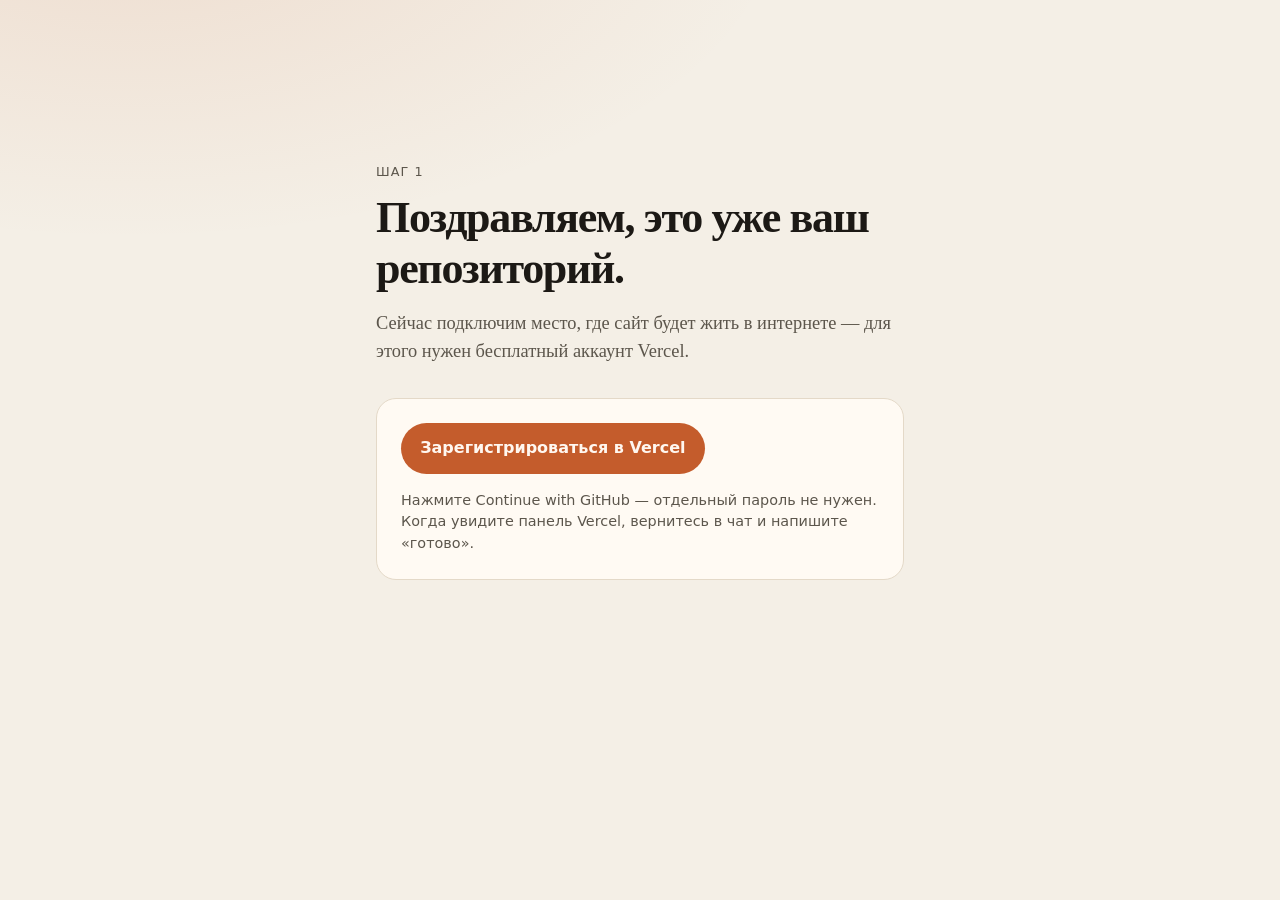
==== .agents/skills/ai-start/assets/index.html @ a711c362 "Add a local HTML guide that sends beginners to Vercel. The skill opens a page instead of explaining " ====
<!DOCTYPE html>
<html lang="ru">
<head>
  <meta charset="utf-8">
  <meta name="viewport" content="width=device-width, initial-scale=1">
  <title>Первый проект</title>
  <style>
    :root {
      --bg: #f4efe6;
      --ink: #1c1915;
      --muted: #5c564c;
      --card: #fffaf3;
      --line: #e4d9c8;
      --ember: #c45c2c;
      --ember-ink: #fff7f0;
    }
    @media (prefers-color-scheme: dark) {
      :root {
        --bg: #1a1714;
        --ink: #f3ece3;
        --muted: #b5aa9c;
        --card: #241f1a;
        --line: #3a332b;
        --ember: #e07a45;
        --ember-ink: #1a1714;
      }
    }
    * { box-sizing: border-box; }
    html, body { margin: 0; min-height: 100%; }
    body {
      font-family: "Iowan Old Style", "Palatino Linotype", Palatino, Georgia, serif;
      background:
        radial-gradient(1200px 600px at 10% -10%, rgba(196, 92, 44, 0.12), transparent 55%),
        var(--bg);
      color: var(--ink);
      line-height: 1.5;
    }
    main {
      max-width: 36rem;
      margin: 0 auto;
      padding: 18vh 1.5rem 3rem;
    }
    .step {
      font-family: ui-sans-serif, system-ui, sans-serif;
      font-size: 0.8rem;
      letter-spacing: 0.08em;
      text-transform: uppercase;
      color: var(--muted);
      margin: 0 0 0.75rem;
    }
    h1 {
      font-size: clamp(2rem, 6vw, 2.75rem);
      font-weight: 600;
      letter-spacing: -0.03em;
      line-height: 1.15;
      margin: 0 0 1rem;
    }
    p {
      font-size: 1.15rem;
      color: var(--muted);
      margin: 0 0 2rem;
    }
    .card {
      background: var(--card);
      border: 1px solid var(--line);
      border-radius: 1.25rem;
      padding: 1.5rem;
    }
    a.button {
      display: inline-block;
      font-family: ui-sans-serif, system-ui, sans-serif;
      font-weight: 600;
      font-size: 1rem;
      color: var(--ember-ink);
      background: var(--ember);
      text-decoration: none;
      padding: 0.85rem 1.2rem;
      border-radius: 999px;
    }
    a.button:hover { filter: brightness(1.06); }
    .hint {
      font-family: ui-sans-serif, system-ui, sans-serif;
      font-size: 0.9rem;
      color: var(--muted);
      margin: 1rem 0 0;
    }
  </style>
</head>
<body>
  <main>
    <p class="step">Шаг 1</p>
    <h1>Поздравляем, это уже ваш репозиторий.</h1>
    <p>Сейчас подключим место, где сайт будет жить в интернете — для этого нужен бесплатный аккаунт Vercel.</p>
    <div class="card">
      <a class="button" href="https://vercel.com/signup" target="_blank" rel="noopener">Зарегистрироваться в Vercel</a>
      <p class="hint">Нажмите Continue with GitHub — отдельный пароль не нужен. Когда увидите панель Vercel, вернитесь в чат и напишите «готово».</p>
    </div>
  </main>
</body>
</html>
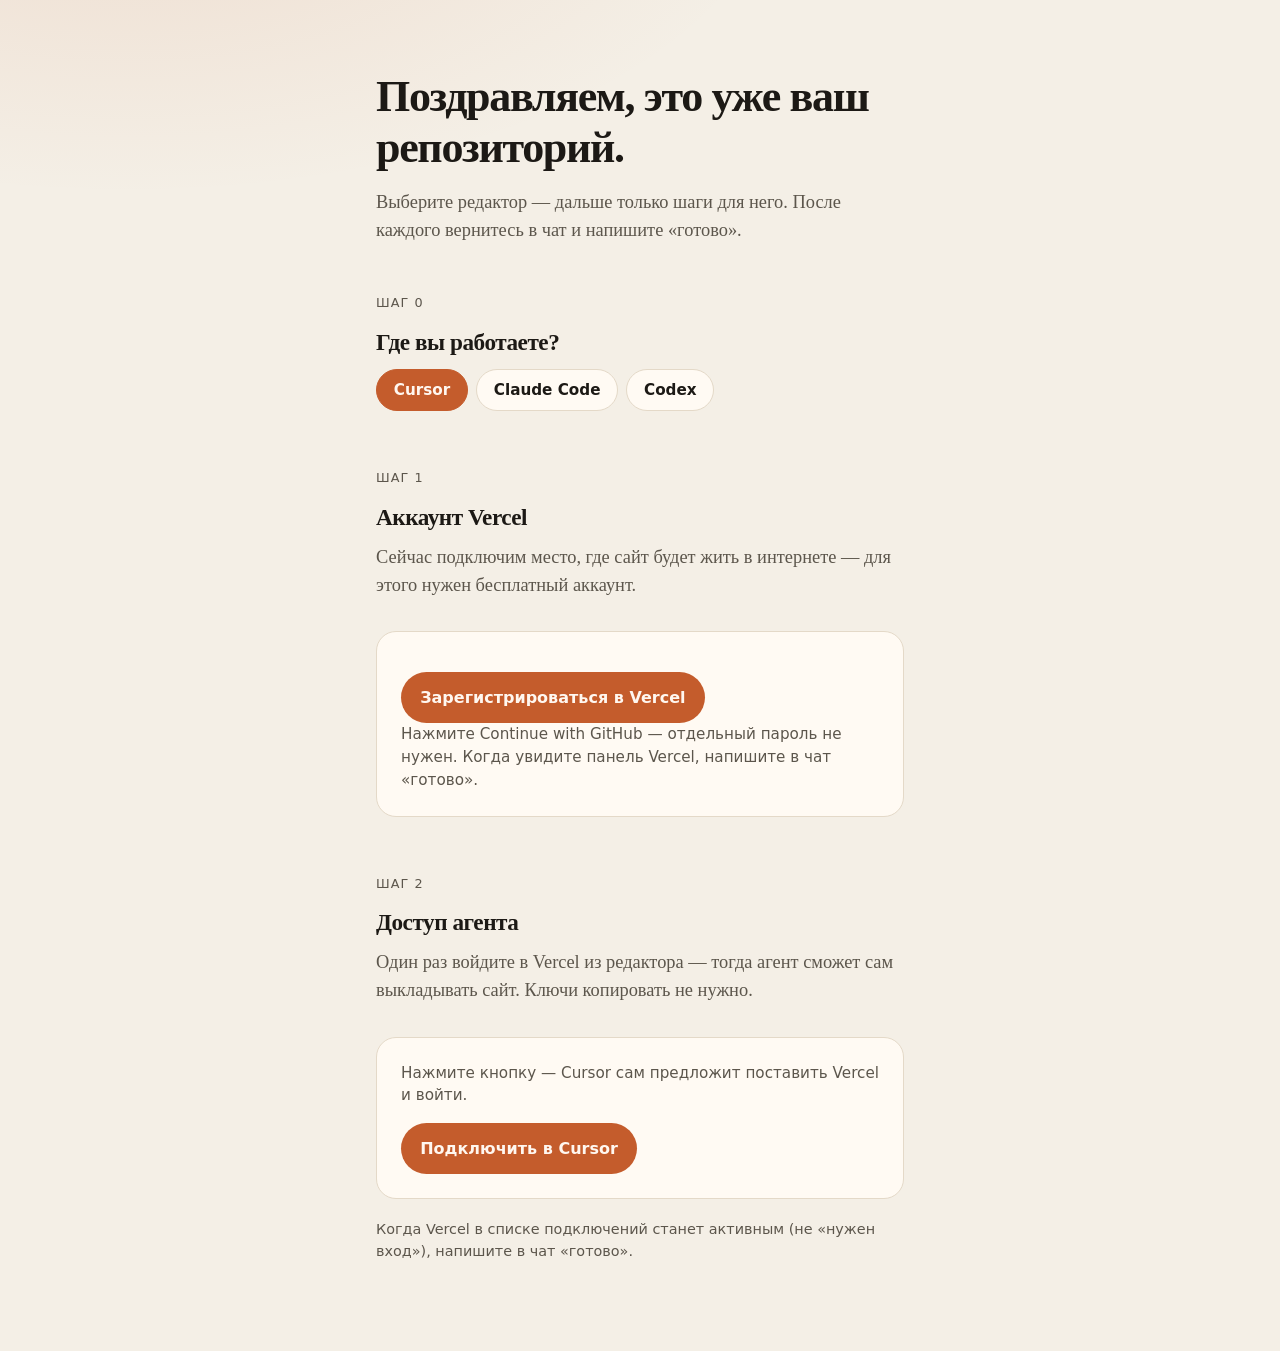
==== commit c16ee3a1: "Add Vercel MCP onboarding on one editor-specific guide page. Pick Cursor, Claude, or Codex first, th" ====
--- a/.agents/skills/ai-start/assets/index.html
+++ b/.agents/skills/ai-start/assets/index.html
@@ -4,97 +4,51 @@
   <meta charset="utf-8">
   <meta name="viewport" content="width=device-width, initial-scale=1">
   <title>Первый проект</title>
-  <style>
-    :root {
-      --bg: #f4efe6;
-      --ink: #1c1915;
-      --muted: #5c564c;
-      --card: #fffaf3;
-      --line: #e4d9c8;
-      --ember: #c45c2c;
-      --ember-ink: #fff7f0;
-    }
-    @media (prefers-color-scheme: dark) {
-      :root {
-        --bg: #1a1714;
-        --ink: #f3ece3;
-        --muted: #b5aa9c;
-        --card: #241f1a;
-        --line: #3a332b;
-        --ember: #e07a45;
-        --ember-ink: #1a1714;
-      }
-    }
-    * { box-sizing: border-box; }
-    html, body { margin: 0; min-height: 100%; }
-    body {
-      font-family: "Iowan Old Style", "Palatino Linotype", Palatino, Georgia, serif;
-      background:
-        radial-gradient(1200px 600px at 10% -10%, rgba(196, 92, 44, 0.12), transparent 55%),
-        var(--bg);
-      color: var(--ink);
-      line-height: 1.5;
-    }
-    main {
-      max-width: 36rem;
-      margin: 0 auto;
-      padding: 18vh 1.5rem 3rem;
-    }
-    .step {
-      font-family: ui-sans-serif, system-ui, sans-serif;
-      font-size: 0.8rem;
-      letter-spacing: 0.08em;
-      text-transform: uppercase;
-      color: var(--muted);
-      margin: 0 0 0.75rem;
-    }
-    h1 {
-      font-size: clamp(2rem, 6vw, 2.75rem);
-      font-weight: 600;
-      letter-spacing: -0.03em;
-      line-height: 1.15;
-      margin: 0 0 1rem;
-    }
-    p {
-      font-size: 1.15rem;
-      color: var(--muted);
-      margin: 0 0 2rem;
-    }
-    .card {
-      background: var(--card);
-      border: 1px solid var(--line);
-      border-radius: 1.25rem;
-      padding: 1.5rem;
-    }
-    a.button {
-      display: inline-block;
-      font-family: ui-sans-serif, system-ui, sans-serif;
-      font-weight: 600;
-      font-size: 1rem;
-      color: var(--ember-ink);
-      background: var(--ember);
-      text-decoration: none;
-      padding: 0.85rem 1.2rem;
-      border-radius: 999px;
-    }
-    a.button:hover { filter: brightness(1.06); }
-    .hint {
-      font-family: ui-sans-serif, system-ui, sans-serif;
-      font-size: 0.9rem;
-      color: var(--muted);
-      margin: 1rem 0 0;
-    }
-  </style>
+  <link rel="stylesheet" href="guide.css">
 </head>
-<body>
+<body data-editor="cursor">
   <main>
-    <p class="step">Шаг 1</p>
     <h1>Поздравляем, это уже ваш репозиторий.</h1>
-    <p>Сейчас подключим место, где сайт будет жить в интернете — для этого нужен бесплатный аккаунт Vercel.</p>
-    <div class="card">
-      <a class="button" href="https://vercel.com/signup" target="_blank" rel="noopener">Зарегистрироваться в Vercel</a>
-      <p class="hint">Нажмите Continue with GitHub — отдельный пароль не нужен. Когда увидите панель Vercel, вернитесь в чат и напишите «готово».</p>
-    </div>
+    <p class="lead">Выберите редактор — дальше только шаги для него. После каждого вернитесь в чат и напишите «готово».</p>
+
+    <section id="step-0">
+      <p class="step">Шаг 0</p>
+      <h2>Где вы работаете?</h2>
+      <div class="editors" role="group" aria-label="Редактор">
+        <button type="button" class="editor-btn is-selected" data-editor="cursor" aria-pressed="true">Cursor</button>
+        <button type="button" class="editor-btn" data-editor="claude" aria-pressed="false">Claude Code</button>
+        <button type="button" class="editor-btn" data-editor="codex" aria-pressed="false">Codex</button>
+      </div>
+    </section>
+
+    <section id="step-1">
+      <p class="step">Шаг 1</p>
+      <h2>Аккаунт Vercel</h2>
+      <p class="lead">Сейчас подключим место, где сайт будет жить в интернете — для этого нужен бесплатный аккаунт.</p>
+      <div class="card">
+        <a class="button" href="https://vercel.com/signup" target="_blank" rel="noopener">Зарегистрироваться в Vercel</a>
+        <p class="hint">Нажмите Continue with GitHub — отдельный пароль не нужен. Когда увидите панель Vercel, напишите в чат «готово».</p>
+      </div>
+    </section>
+
+    <section id="step-2">
+      <p class="step">Шаг 2</p>
+      <h2>Доступ агента</h2>
+      <p class="lead">Один раз войдите в Vercel из редактора — тогда агент сможет сам выкладывать сайт. Ключи копировать не нужно.</p>
+
+      <div class="card" data-for="cursor">
+        <p>Нажмите кнопку — Cursor сам предложит поставить Vercel и войти.</p>
+        <a class="button" href="cursor://anysphere.cursor-deeplink/mcp/install?name=vercel&config=eyJ1cmwiOiJodHRwczovL21jcC52ZXJjZWwuY29tIn0=">Подключить в Cursor</a>
+      </div>
+      <div class="card" data-for="claude">
+        <p>В чате Claude напишите <code>/mcp</code>, выберите Vercel и Authenticate — откроется браузер.</p>
+      </div>
+      <div class="card" data-for="codex">
+        <p>В чате Codex напишите <code>/mcp</code> и подключите Vercel. Если браузер открылся сам — просто разрешите доступ.</p>
+      </div>
+      <p class="hint">Когда Vercel в списке подключений станет активным (не «нужен вход»), напишите в чат «готово».</p>
+    </section>
   </main>
+  <script src="guide.js"></script>
 </body>
 </html>
--- a/.agents/skills/ai-start/assets/guide.css
+++ b/.agents/skills/ai-start/assets/guide.css
@@ -0,0 +1,134 @@
+:root {
+  --bg: #f4efe6;
+  --ink: #1c1915;
+  --muted: #5c564c;
+  --card: #fffaf3;
+  --line: #e4d9c8;
+  --ember: #c45c2c;
+  --ember-ink: #fff7f0;
+}
+@media (prefers-color-scheme: dark) {
+  :root {
+    --bg: #1a1714;
+    --ink: #f3ece3;
+    --muted: #b5aa9c;
+    --card: #241f1a;
+    --line: #3a332b;
+    --ember: #e07a45;
+    --ember-ink: #1a1714;
+  }
+}
+* { box-sizing: border-box; }
+html, body { margin: 0; min-height: 100%; }
+body {
+  font-family: "Iowan Old Style", "Palatino Linotype", Palatino, Georgia, serif;
+  background:
+    radial-gradient(1200px 600px at 10% -10%, rgba(196, 92, 44, 0.12), transparent 55%),
+    var(--bg);
+  color: var(--ink);
+  line-height: 1.5;
+}
+main {
+  max-width: 36rem;
+  margin: 0 auto;
+  padding: 8vh 1.5rem 3rem;
+}
+section {
+  margin: 0 0 2.5rem;
+  padding: 1rem 0 0;
+  border-top: 1px solid transparent;
+}
+section:target {
+  border-top-color: var(--ember);
+}
+section h2 {
+  font-size: 1.45rem;
+  font-weight: 600;
+  letter-spacing: -0.02em;
+  margin: 0 0 0.6rem;
+}
+.card h3 {
+  font-family: ui-sans-serif, system-ui, sans-serif;
+  font-size: 0.95rem;
+  font-weight: 650;
+  margin: 0 0 0.5rem;
+}
+.step {
+  font-family: ui-sans-serif, system-ui, sans-serif;
+  font-size: 0.8rem;
+  letter-spacing: 0.08em;
+  text-transform: uppercase;
+  color: var(--muted);
+  margin: 0 0 0.75rem;
+}
+h1 {
+  font-size: clamp(2rem, 6vw, 2.75rem);
+  font-weight: 600;
+  letter-spacing: -0.03em;
+  line-height: 1.15;
+  margin: 0 0 1rem;
+}
+.lead {
+  font-size: 1.15rem;
+  color: var(--muted);
+  margin: 0 0 2rem;
+}
+.card {
+  background: var(--card);
+  border: 1px solid var(--line);
+  border-radius: 1.25rem;
+  padding: 1.5rem;
+  margin: 0 0 0.75rem;
+}
+.card p {
+  font-family: ui-sans-serif, system-ui, sans-serif;
+  font-size: 0.95rem;
+  color: var(--muted);
+  margin: 0;
+}
+a.button {
+  display: inline-block;
+  font-family: ui-sans-serif, system-ui, sans-serif;
+  font-weight: 600;
+  font-size: 1rem;
+  color: var(--ember-ink);
+  background: var(--ember);
+  text-decoration: none;
+  padding: 0.85rem 1.2rem;
+  border-radius: 999px;
+  margin-top: 1rem;
+}
+a.button:hover { filter: brightness(1.06); }
+.hint {
+  font-family: ui-sans-serif, system-ui, sans-serif;
+  font-size: 0.9rem;
+  color: var(--muted);
+  margin: 1.25rem 0 0;
+}
+.editors {
+  display: flex;
+  flex-wrap: wrap;
+  gap: 0.5rem;
+}
+.editor-btn {
+  font-family: ui-sans-serif, system-ui, sans-serif;
+  font-size: 0.95rem;
+  font-weight: 600;
+  color: var(--ink);
+  background: var(--card);
+  border: 1px solid var(--line);
+  border-radius: 999px;
+  padding: 0.7rem 1.05rem;
+  cursor: pointer;
+}
+.editor-btn.is-selected {
+  color: var(--ember-ink);
+  background: var(--ember);
+  border-color: var(--ember);
+}
+[data-for] { display: none; }
+body[data-editor="cursor"] [data-for="cursor"],
+body[data-editor="claude"] [data-for="claude"],
+body[data-editor="codex"] [data-for="codex"] {
+  display: block;
+}
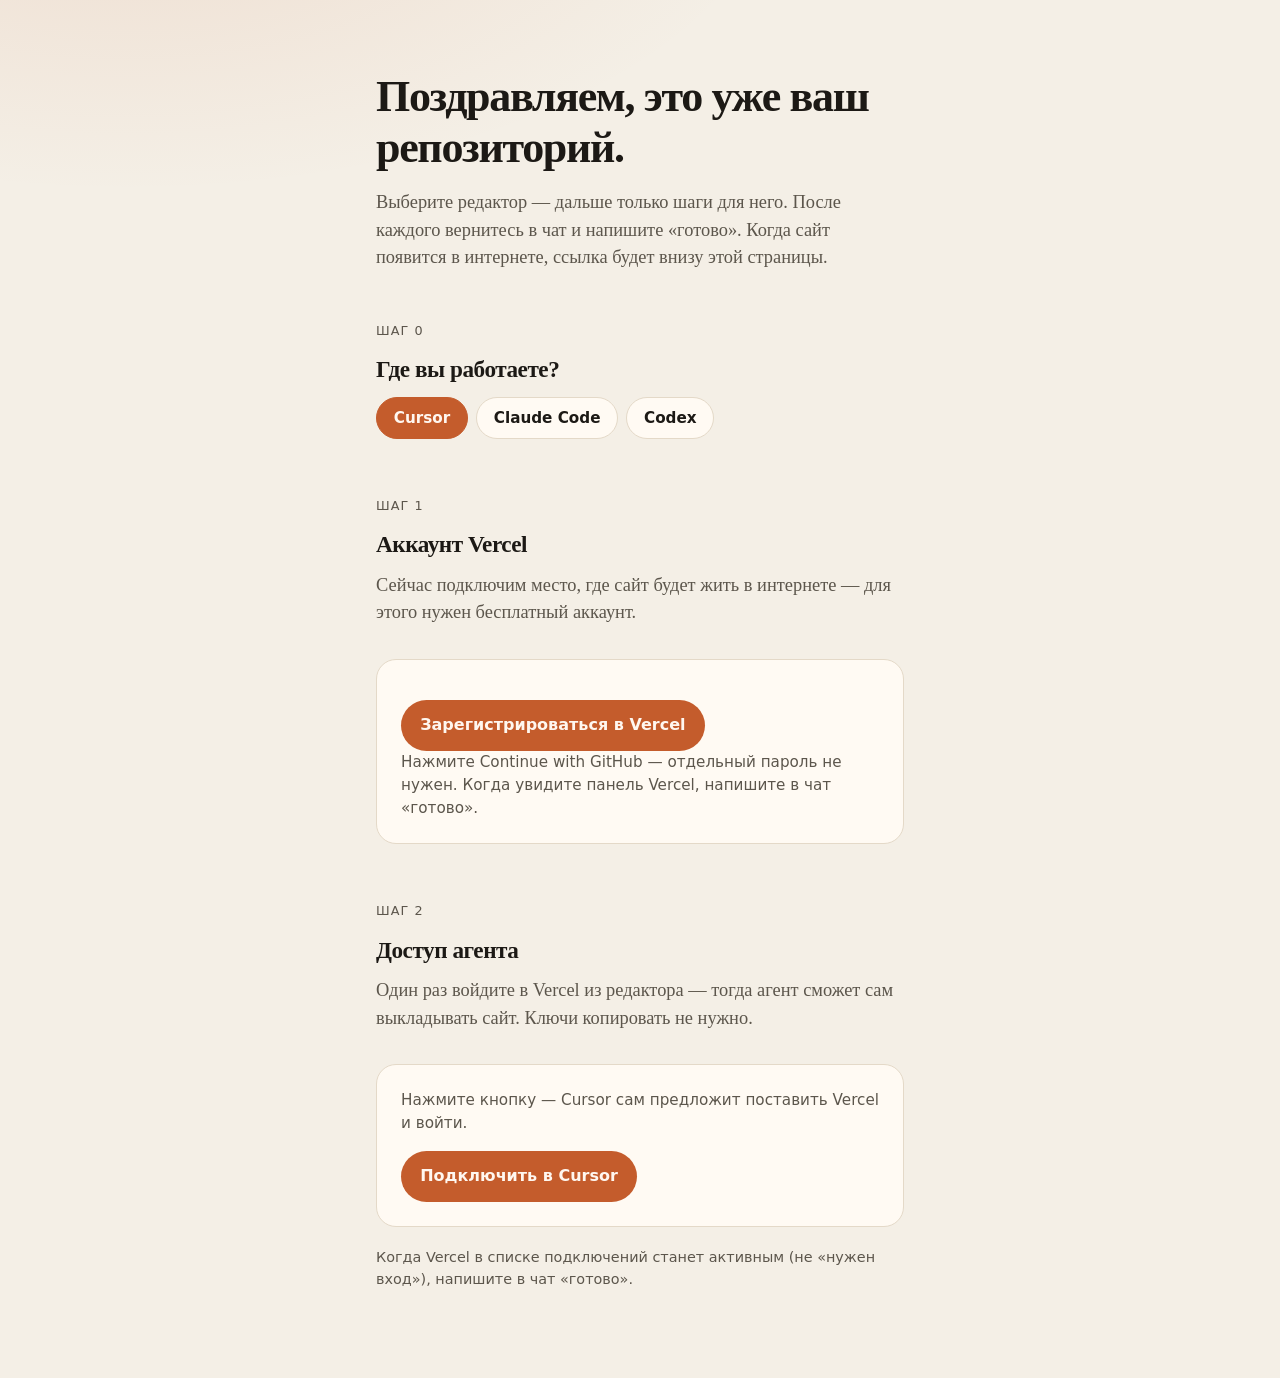
==== commit 3e61ddc7: "Deploy a hello page to Vercel after MCP connects. Name the project {team}-{timestamp}-ai-start and s" ====
--- a/.agents/skills/ai-start/assets/index.html
+++ b/.agents/skills/ai-start/assets/index.html
@@ -9,7 +9,7 @@
 <body data-editor="cursor">
   <main>
     <h1>Поздравляем, это уже ваш репозиторий.</h1>
-    <p class="lead">Выберите редактор — дальше только шаги для него. После каждого вернитесь в чат и напишите «готово».</p>
+    <p class="lead">Выберите редактор — дальше только шаги для него. После каждого вернитесь в чат и напишите «готово». Когда сайт появится в интернете, ссылка будет внизу этой страницы.</p>
 
     <section id="step-0">
       <p class="step">Шаг 0</p>
@@ -48,7 +48,18 @@
       </div>
       <p class="hint">Когда Vercel в списке подключений станет активным (не «нужен вход»), напишите в чат «готово».</p>
     </section>
+
+    <section id="step-3" hidden>
+      <p class="step">Шаг 3</p>
+      <h2>Ваш сайт в интернете</h2>
+      <p class="lead">Агент выложил простую страницу с приветствием. Откройте ссылку — это уже не на вашем компьютере.</p>
+      <div class="card">
+        <a class="button" id="deploy-link" href="#" target="_blank" rel="noopener">Открыть сайт</a>
+        <p class="hint" id="deploy-name"></p>
+      </div>
+    </section>
   </main>
+  <script src="deploy.js"></script>
   <script src="guide.js"></script>
 </body>
 </html>
